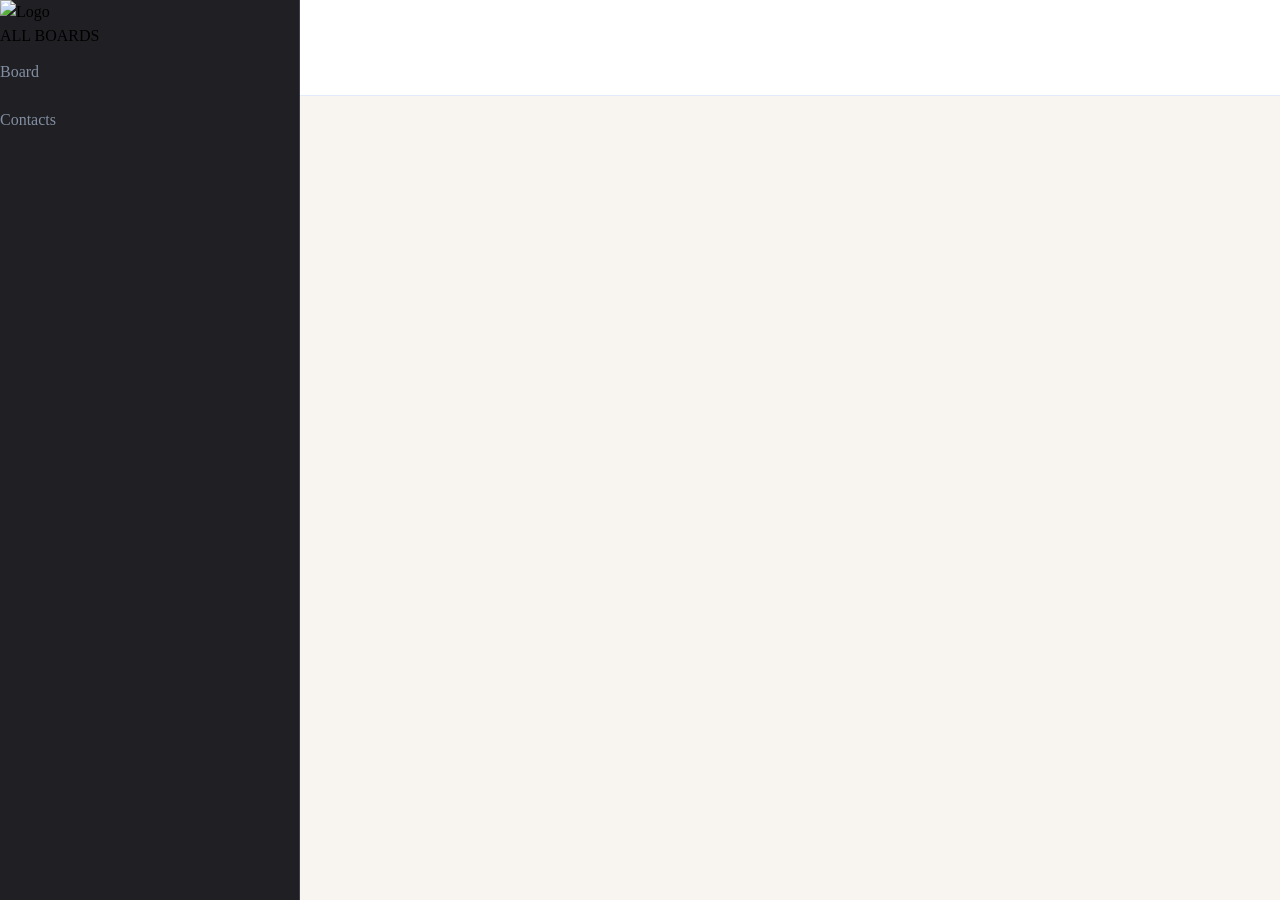
==== add-task.html @ f8953ad4 "feat: create initial HTML structure for Add Task page" ====
<!doctype html>
<html lang="en">
  <head>
    <meta charset="UTF-8" />
    <meta name="viewport" content="width=device-width, initial-scale=1.0" />
    <title>Add Task</title>

    <link rel="stylesheet" href="./styles/base/variables.css" />
    <link rel="stylesheet" href="./styles/base/typography.css" />
    <link rel="stylesheet" href="./styles/base/reset.css" />
    <link rel="stylesheet" href="./styles/base/layout.css" />
    <link rel="stylesheet" href="./styles/components/sidebar.css" />
    <link rel="stylesheet" href="https://cdnjs.cloudflare.com/ajax/libs/font-awesome/6.5.1/css/all.min.css" />
  </head>
  <body class="l-app">
    <aside class="l-sidebar" id="js-sidebar-anchor"></aside>

    <div class="l-main-view">
      <header class="l-header" id="js-header-anchor"></header>
      <main class="l-content" id="js-content-anchor"></main>
    </div>

    <script type="module" src="./src/main.js"></script>
  </body>
</html>
---- styles/base/variables.css ----
/**
 * CSS Variables
 * Global color, spacing and typography definitions
 */
:root {
  --color-main: #635fc7;
  --color-main-hover: #a9a3ff;

  /* ----------- Functional Colors ----------- */
  --color-danger: #ea5555;
  --color-danger-hover: #ff9898;

  /* ----------- Surface & Backgrounds ----------- */
  --bg-page: #f8f5f0;
  --bg-sidebar: #201f23;
  --bg-app-bar: #ffffff;
  --bg-card: #ffffff;
  --bg-very-dark-grey: #20212c;
  --bg-dark-grey: #2b2c37;

  /* ----------- Neutrals & Lines ----------- */
  --color-black: #000112;
  --color-white: #ffffff;
  --color-medium-grey: #828fa3;
  --color-lines-light: #e4ebfa;
  --color-lines-dark: #3d3f4e;
  --color-light-grey-bg: #f4f7fd;

  /* ----------- Status Colors  ----------- */
  --status-todo: #49c4e5;
  --status-doing: #8471f2;
  --status-await-feedback: #cda561;
  --status-done: #67e2ae;

  /* ----------- Typography ----------- */
  --font-primary: "Outfit", sans-serif;

  /* Heading XL: 24px/30px */
  --font-size-xl: 1.5rem;
  --line-height-xl: 1.875rem;
  --font-weight-bold: 700;

  /* Heading L: 18px/23px */
  --font-size-l: 1.125rem;
  --line-height-l: 1.4375rem;

  /* Heading M: 15px/19px */
  --font-size-m: 0.9375rem;
  --line-height-m: 1.1875rem;

  /* Heading S: 12px / 2.4px Kerning */
  --font-size-s: 0.75rem;
  --letter-spacing-s: 0.15rem; /* 2.4px */

  /* Body L: 13px / 23px  */
  --font-size-body-l: 0.8125rem;
  --line-height-body-l: 1.4375rem;
  --font-weight-medium: 500;

  /* Font weight */
  --font-weight-regular: 400;
  --font-weight-medium: 500;
  --font-weight-bold: 700;

  /* ----------- Layout & Spacing ----------- */
  --sidebar-width: 18.75rem; /* 300px */
  --header-height: 6rem; /* 96px */

  /* ----------- Interactive & Accents ----------- */
  --radius-pill: 6.25rem; /* 100px für Buttons */
  --radius-card: 0.5rem; /* 8px */
  --radius-modal: 0.375rem; /* 6px */

  --transition: 200ms ease-in-out;
  --shadow-card: 0px 4px 6px rgba(54, 78, 126, 0.1);
  --shadow-modal: 0px 10px 20px rgba(0, 0, 0, 0.25);
}
---- styles/base/typography.css ----
@font-face {
  font-display: swap;
  font-family: "Outfit";
  font-style: normal;
  font-weight: 100;
  src: url("../../assets/fonts/outfit-v15-latin-100.woff2") format("woff2");
}

@font-face {
  font-display: swap;
  font-family: "Outfit";
  font-style: normal;
  font-weight: 200;
  src: url("/assets/fonts/outfit-v15-latin-200.woff2") format("woff2");
}

@font-face {
  font-display: swap;
  font-family: "Outfit";
  font-style: normal;
  font-weight: 300;
  src: url("/assets/fonts/outfit-v15-latin-300.woff2") format("woff2");
}

@font-face {
  font-display: swap;
  font-family: "Outfit";
  font-style: normal;
  font-weight: 400;
  src: url("/assets/fonts/outfit-v15-latin-regular.woff2") format("woff2");
}

@font-face {
  font-display: swap;
  font-family: "Outfit";
  font-style: normal;
  font-weight: 500;
  src: url("/assets/fonts/outfit-v15-latin-500.woff2") format("woff2");
}

@font-face {
  font-display: swap;
  font-family: "Outfit";
  font-style: normal;
  font-weight: 600;
  src: url("/assets/fonts/outfit-v15-latin-600.woff2") format("woff2");
}

@font-face {
  font-display: swap;
  font-family: "Outfit";
  font-style: normal;
  font-weight: 700;
  src: url("/assets/fonts/outfit-v15-latin-700.woff2") format("woff2");
}

@font-face {
  font-display: swap;
  font-family: "Outfit";
  font-style: normal;
  font-weight: 800;
  src: url("/assets/fonts/outfit-v15-latin-800.woff2") format("woff2");
}

@font-face {
  font-display: swap;
  font-family: "Outfit";
  font-style: normal;
  font-weight: 900;
  src: url("/assets/fonts/outfit-v15-latin-900.woff2") format("woff2");
}
---- styles/base/layout.css ----
/* styles/base/layout.css */

.l-app {
  display: flex; /* Flexbox für das Haupt-Split-Layout (Sidebar | Main) */
  height: 100vh;
  width: 100vw;
  overflow: hidden;
  background-color: var(--bg-page);
}

.l-sidebar {
  width: var(--sidebar-width);
  height: 100%;
  background-color: var(--bg-sidebar);
  border-right: 1px solid var(--color-lines-dark);
  flex-shrink: 0; /* Verhindert, dass die Sidebar schrumpft */
  transition: width var(--transition);
}

.l-main-view {
  display: flex;
  flex-direction: column;
  flex-grow: 1; /* Nimmt den restlichen Platz ein */
  overflow: hidden;
}

.l-header {
  height: var(--header-height);
  background-color: var(--bg-app-bar);
  border-bottom: 1px solid var(--color-lines-light);
  display: flex;
  align-items: center;
  padding: 0 var(--spacing-lg);
  z-index: var(--z-dropdown);
}

.l-content {
  flex-grow: 1;
  overflow-x: auto; /* Erlaubt horizontales Scrollen der Kanban-Spalten */
  overflow-y: auto; /* Erlaubt vertikales Scrollen innerhalb der Spalten */
  padding: var(--spacing-lg);
}
---- styles/components/sidebar.css ----
/* styles/components/sidebar.css */

.nav-item {
  display: flex;
  align-items: center;
  height: 3rem;
  margin-right: 1.5rem; /* Abstand zum rechten Rand für den Pillen-Look */
  padding-left: var(--spacing-lg);
  border-radius: var(--radius-pill);
  color: var(--color-medium-grey);
  text-decoration: none;
  font-size: var(--fs-m);
  font-weight: var(--fw-bold);
  transition:
    background-color var(--transition),
    color var(--transition);
}

.nav-item:hover {
  background-color: var(--color-main-hover);
  color: var(--color-main);
}

.nav-item--active {
  background-color: var(--color-main);
  color: var(--color-white);
}

.nav-item__icon {
  margin-right: var(--spacing-md);
}
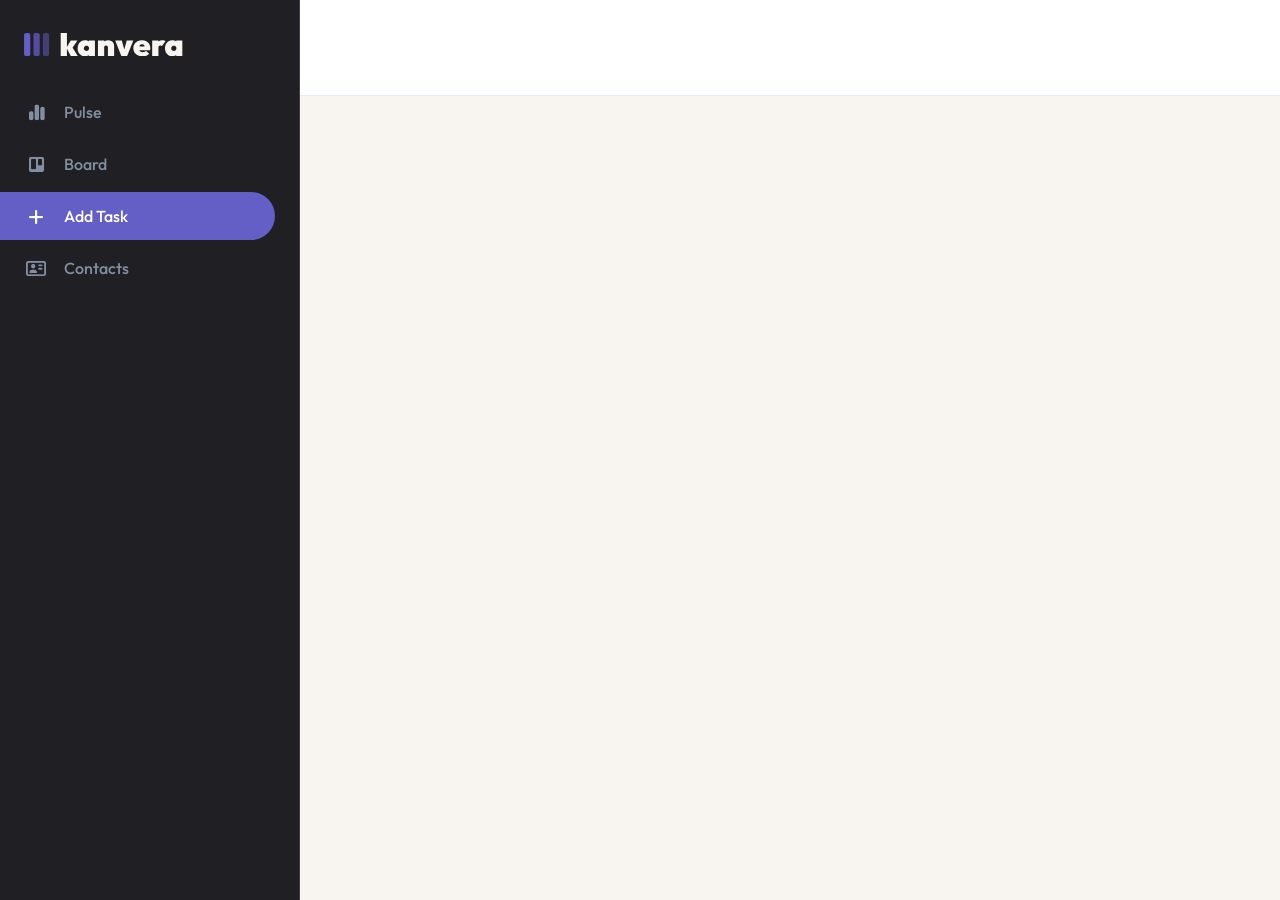
==== commit 3a6f86a8: "feat: add header stylesheet to multiple HTML files and create team page" ====
--- a/add-task.html
+++ b/add-task.html
@@ -10,6 +10,7 @@
     <link rel="stylesheet" href="./styles/base/reset.css" />
     <link rel="stylesheet" href="./styles/base/layout.css" />
     <link rel="stylesheet" href="./styles/components/sidebar.css" />
+    <link rel="stylesheet" href="./styles/components/header.css" />
     <link rel="stylesheet" href="https://cdnjs.cloudflare.com/ajax/libs/font-awesome/6.5.1/css/all.min.css" />
   </head>
   <body class="l-app">
--- a/styles/base/variables.css
+++ b/styles/base/variables.css
@@ -1,7 +1,3 @@
-/**
- * CSS Variables
- * Global color, spacing and typography definitions
- */
 :root {
   --color-main: #635fc7;
   --color-main-hover: #a9a3ff;
@@ -35,24 +31,24 @@
   /* ----------- Typography ----------- */
   --font-primary: "Outfit", sans-serif;
 
-  /* Heading XL: 24px/30px */
+  /* Heading XL */
   --font-size-xl: 1.5rem;
   --line-height-xl: 1.875rem;
   --font-weight-bold: 700;
 
-  /* Heading L: 18px/23px */
+  /* Heading L */
   --font-size-l: 1.125rem;
   --line-height-l: 1.4375rem;
 
-  /* Heading M: 15px/19px */
-  --font-size-m: 0.9375rem;
+  /* Heading M */
+  --font-size-m: 1rem;
   --line-height-m: 1.1875rem;
 
-  /* Heading S: 12px / 2.4px Kerning */
+  /* Heading S 12px */
   --font-size-s: 0.75rem;
-  --letter-spacing-s: 0.15rem; /* 2.4px */
+  --letter-spacing-s: 0.15rem;
 
-  /* Body L: 13px / 23px  */
+  /* Body L  */
   --font-size-body-l: 0.8125rem;
   --line-height-body-l: 1.4375rem;
   --font-weight-medium: 500;
@@ -63,13 +59,22 @@
   --font-weight-bold: 700;
 
   /* ----------- Layout & Spacing ----------- */
-  --sidebar-width: 18.75rem; /* 300px */
-  --header-height: 6rem; /* 96px */
+  --sidebar-width: 18.75rem;
+  --header-height: 6rem;
+
+  --space-2xs: 0.25rem; /* 4px */
+  --space-xs: 0.5rem; /* 8px */
+  --space-sm: 0.75rem; /* 12px */
+  --space-md: 1rem; /* 16px */
+  --space-lg: 1.5rem; /* 24px */
+  --space-xl: 2rem; /* 32px */
+  --space-2xl: 3rem; /* 48px */
+  --space-3xl: 4rem; /* 64px */
 
   /* ----------- Interactive & Accents ----------- */
-  --radius-pill: 6.25rem; /* 100px für Buttons */
-  --radius-card: 0.5rem; /* 8px */
-  --radius-modal: 0.375rem; /* 6px */
+  --radius-pill: 6.25rem;
+  --radius-card: 0.5rem;
+  --radius-modal: 0.375rem;
 
   --transition: 200ms ease-in-out;
   --shadow-card: 0px 4px 6px rgba(54, 78, 126, 0.1);
--- a/styles/base/layout.css
+++ b/styles/base/layout.css
@@ -1,26 +1,25 @@
-/* styles/base/layout.css */
-
 .l-app {
-  display: flex; /* Flexbox für das Haupt-Split-Layout (Sidebar | Main) */
+  display: flex;
   height: 100vh;
-  width: 100vw;
-  overflow: hidden;
+  width: 100%;
   background-color: var(--bg-page);
 }
 
 .l-sidebar {
+  display: flex;
+  flex-direction: column;
   width: var(--sidebar-width);
   height: 100%;
   background-color: var(--bg-sidebar);
   border-right: 1px solid var(--color-lines-dark);
-  flex-shrink: 0; /* Verhindert, dass die Sidebar schrumpft */
-  transition: width var(--transition);
+  flex-shrink: 0;
 }
 
 .l-main-view {
   display: flex;
   flex-direction: column;
-  flex-grow: 1; /* Nimmt den restlichen Platz ein */
+  flex-grow: 1;
+  min-width: 0;
   overflow: hidden;
 }
 
@@ -30,13 +29,12 @@
   border-bottom: 1px solid var(--color-lines-light);
   display: flex;
   align-items: center;
-  padding: 0 var(--spacing-lg);
-  z-index: var(--z-dropdown);
+  padding: 0 var(--space-lg);
+  flex-shrink: 0;
 }
 
 .l-content {
   flex-grow: 1;
-  overflow-x: auto; /* Erlaubt horizontales Scrollen der Kanban-Spalten */
-  overflow-y: auto; /* Erlaubt vertikales Scrollen innerhalb der Spalten */
-  padding: var(--spacing-lg);
+  overflow: auto;
+  padding: var(--space-lg);
 }
--- a/styles/components/sidebar.css
+++ b/styles/components/sidebar.css
@@ -1,16 +1,33 @@
-/* styles/components/sidebar.css */
+.sidebar__logo-ctn {
+  padding: var(--space-xl) var(--space-lg);
+}
+
+.sidebar__logo {
+  width: 10rem;
+  height: auto;
+}
+
+.sidebar__nav {
+  flex-grow: 1;
+}
+
+.sidebar__list {
+  display: flex;
+  flex-direction: column;
+  gap: var(--space-2xs); /* Nutzt dein 4px Spacing */
+}
 
 .nav-item {
   display: flex;
   align-items: center;
   height: 3rem;
-  margin-right: 1.5rem; /* Abstand zum rechten Rand für den Pillen-Look */
-  padding-left: var(--spacing-lg);
-  border-radius: var(--radius-pill);
+  margin-right: 1.5rem;
+  padding-left: var(--space-lg);
+  border-radius: 0 var(--radius-pill) var(--radius-pill) 0;
   color: var(--color-medium-grey);
   text-decoration: none;
-  font-size: var(--fs-m);
-  font-weight: var(--fw-bold);
+  font-size: var(--font-size-m);
+  font-weight: var(--font-weight-medium);
   transition:
     background-color var(--transition),
     color var(--transition);
@@ -27,5 +44,15 @@
 }
 
 .nav-item__icon {
-  margin-right: var(--spacing-md);
+  width: 1.5rem;
+  display: flex;
+  justify-content: center;
+  align-items: center;
+  margin-right: var(--space-md);
+  font-size: 1.1rem;
+  flex-shrink: 0;
 }
+
+.nav-item--active .nav-item__icon {
+  color: var(--color-white);
+}
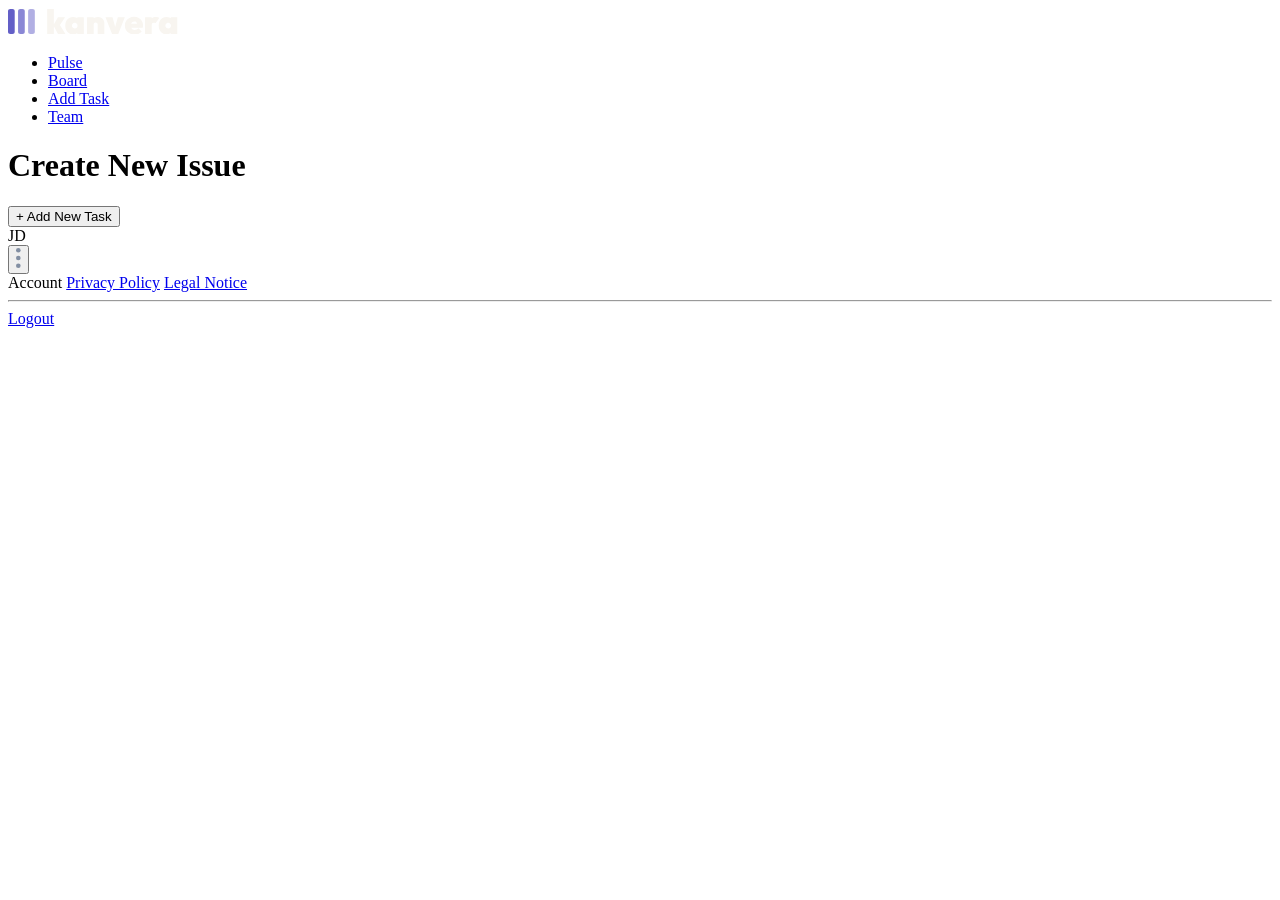
==== commit 0b400b82: "refactor: consolidate CSS imports into a single main stylesheet for improved maintainability" ====
--- a/add-task.html
+++ b/add-task.html
@@ -5,13 +5,7 @@
     <meta name="viewport" content="width=device-width, initial-scale=1.0" />
     <title>Add Task</title>
 
-    <link rel="stylesheet" href="./styles/base/variables.css" />
-    <link rel="stylesheet" href="./styles/base/typography.css" />
-    <link rel="stylesheet" href="./styles/base/reset.css" />
-    <link rel="stylesheet" href="./styles/base/layout.css" />
-    <link rel="stylesheet" href="./styles/components/sidebar.css" />
-    <link rel="stylesheet" href="./styles/components/header.css" />
-    <link rel="stylesheet" href="https://cdnjs.cloudflare.com/ajax/libs/font-awesome/6.5.1/css/all.min.css" />
+    <link rel="stylesheet" href="./styles/main.css" />
   </head>
   <body class="l-app">
     <aside class="l-sidebar" id="js-sidebar-anchor"></aside>
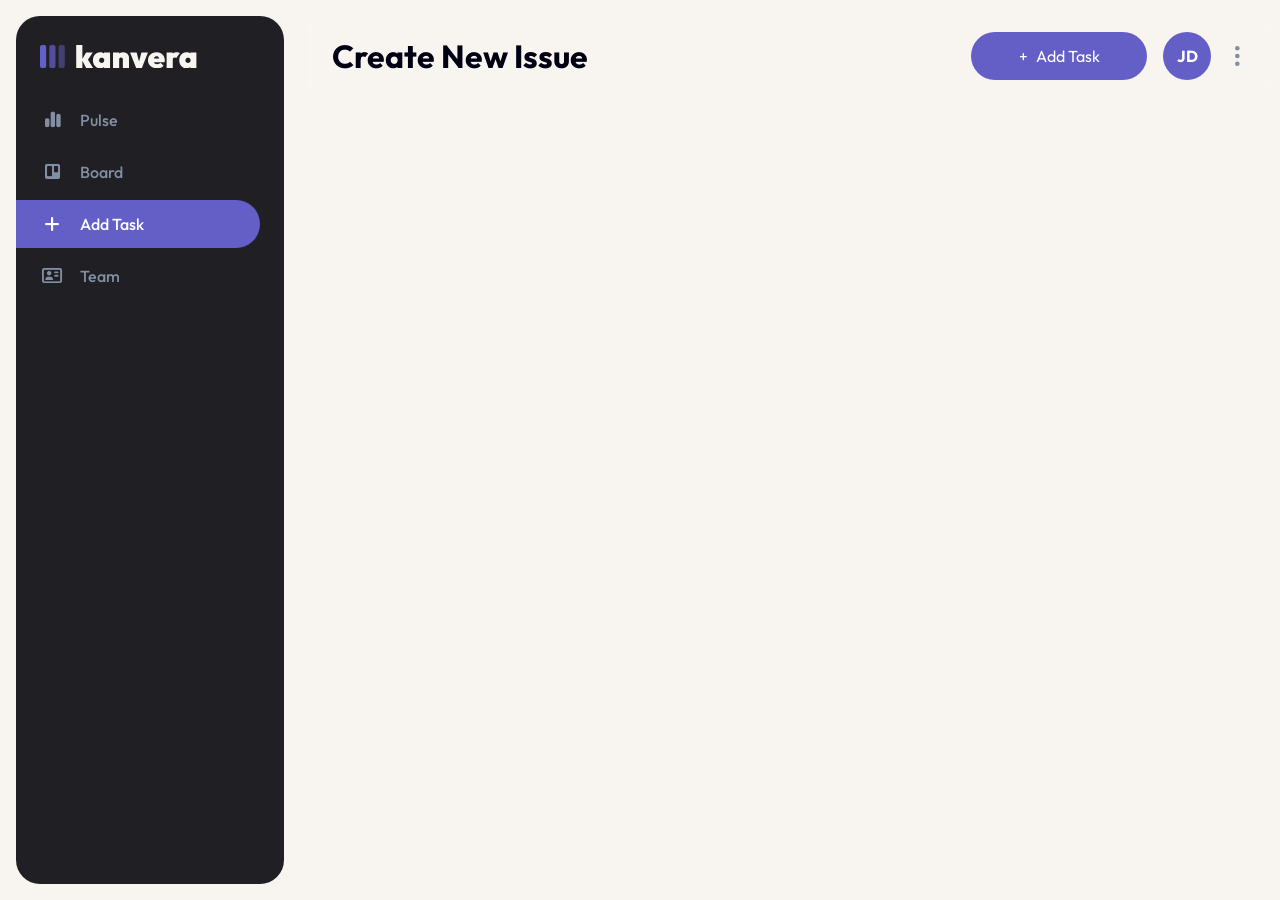
==== commit 557a1f08: "fix: update viewport meta tag for improved responsive design" ====
--- a/add-task.html
+++ b/add-task.html
@@ -2,7 +2,7 @@
 <html lang="en">
   <head>
     <meta charset="UTF-8" />
-    <meta name="viewport" content="width=device-width, initial-scale=1.0" />
+    <meta name="viewport" content="width=device-width, initial-scale=1.0, viewport-fit=cover" />
     <title>Add Task</title>
 
     <link rel="stylesheet" href="./styles/main.css" />
--- a/styles/main.css
+++ b/styles/main.css
@@ -0,0 +1,12 @@
+@import url("https://cdnjs.cloudflare.com/ajax/libs/font-awesome/6.5.1/css/all.min.css");
+
+@import url("./base/variables.css");
+@import url("./base/typography.css");
+@import url("./base/base.css");
+@import url("./base/layout.css");
+
+@import url("./components/sidebar.css");
+@import url("./components/header.css");
+@import url("./components/buttons.css");
+
+@import url("./pages/board.css");
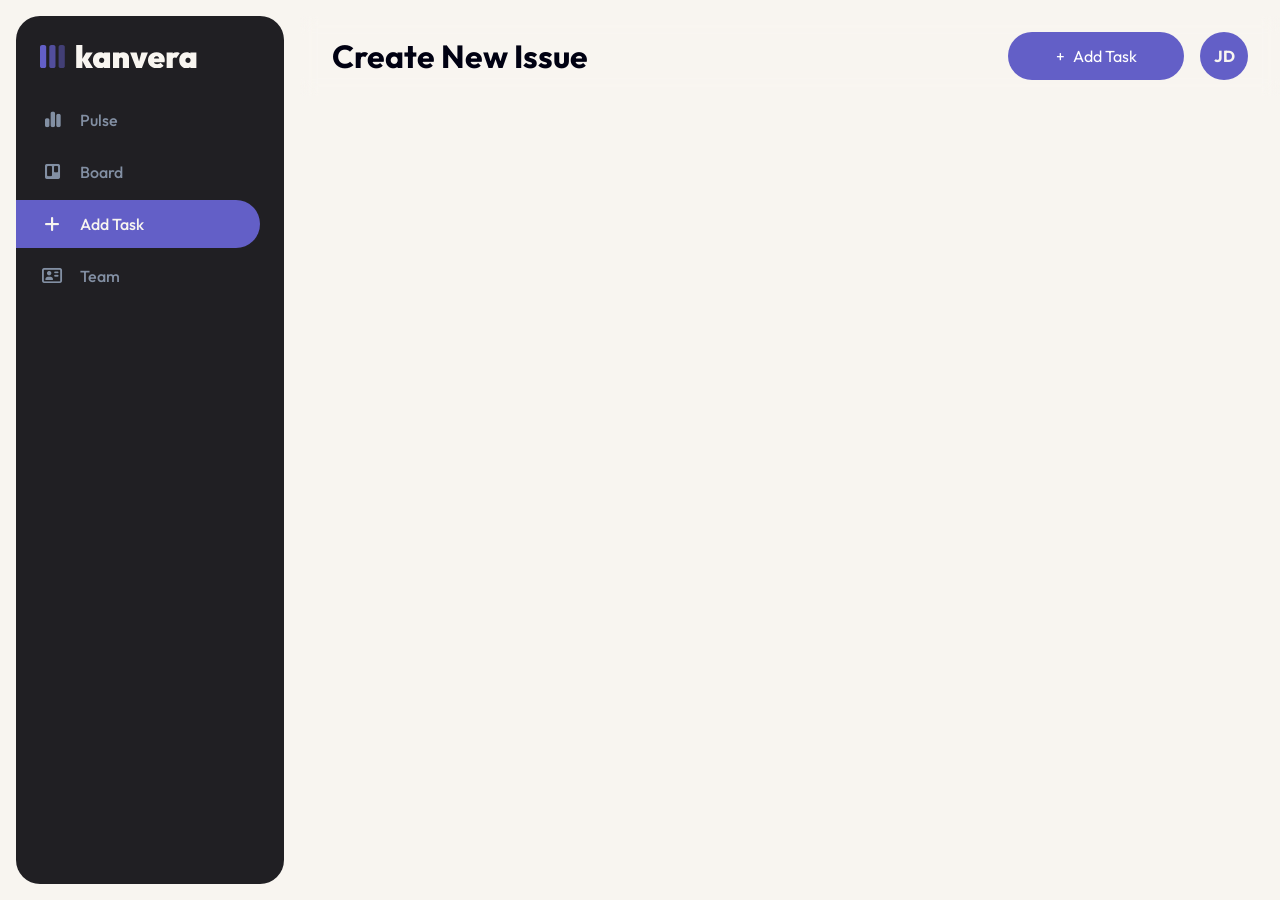
==== commit 8eb41f40: "fix: streamline HTML structure and add main.js script to multiple pages for improved functionality" ====
--- a/add-task.html
+++ b/add-task.html
@@ -6,15 +6,12 @@
     <title>Add Task</title>
 
     <link rel="stylesheet" href="./styles/main.css" />
+
+    <script type="module" src="./src/main.js"></script>
   </head>
   <body class="l-app">
     <aside class="l-sidebar" id="js-sidebar-anchor"></aside>
-
-    <div class="l-main-view">
-      <header class="l-header" id="js-header-anchor"></header>
-      <main class="l-content" id="js-content-anchor"></main>
-    </div>
-
-    <script type="module" src="./src/main.js"></script>
+    <header class="l-header" id="js-header-anchor"></header>
+    <main class="l-content" id="js-content-anchor"></main>
   </body>
 </html>
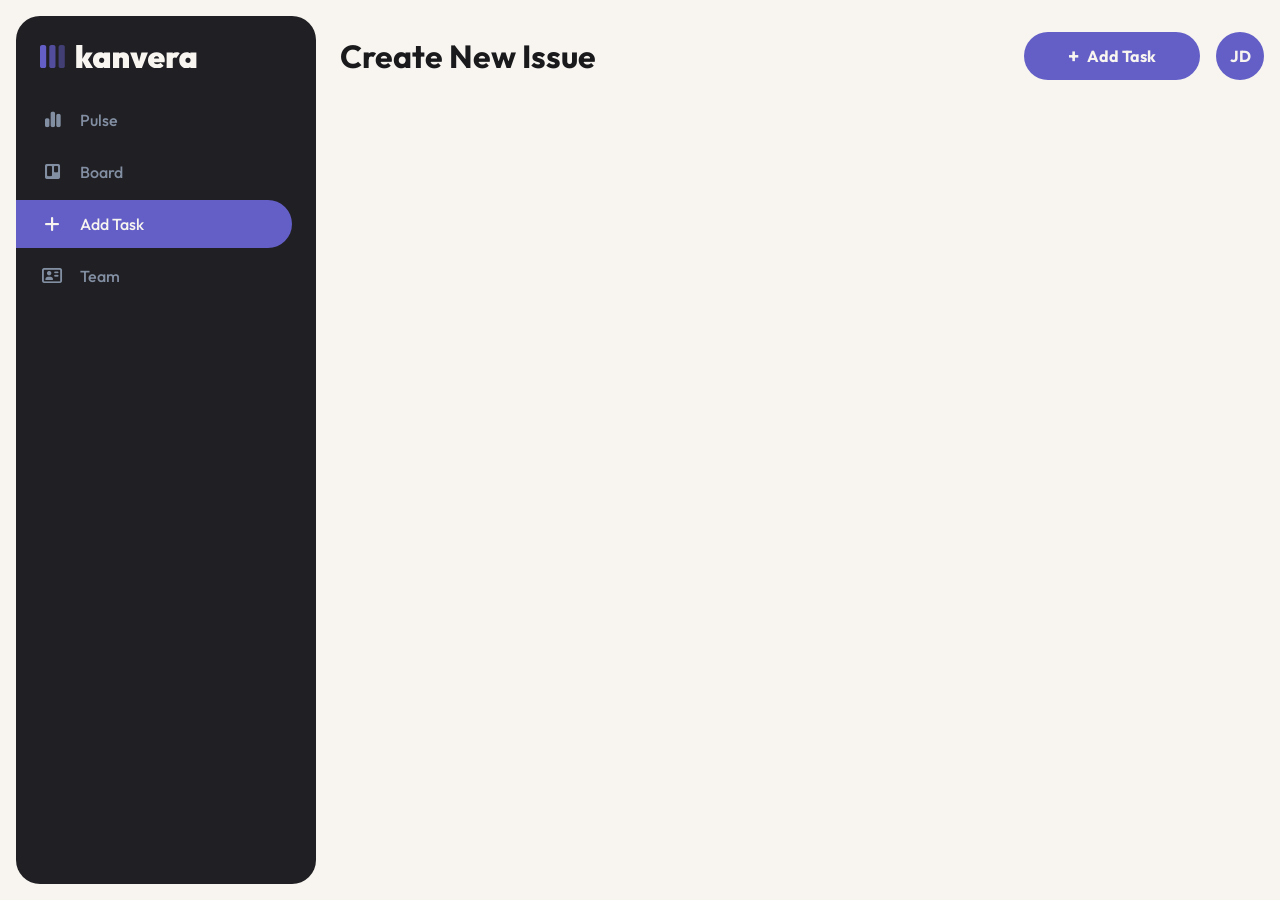
==== commit dfcdf481: "fix: add theme persistence script to multiple HTML files" ====
--- a/add-task.html
+++ b/add-task.html
@@ -7,6 +7,12 @@
 
     <link rel="stylesheet" href="./styles/main.css" />
 
+    <script>
+      (function () {
+        const savedTheme = localStorage.getItem("theme") || "light";
+        document.documentElement.setAttribute("data-theme", savedTheme);
+      })();
+    </script>
     <script type="module" src="./src/main.js"></script>
   </head>
   <body class="l-app">
--- a/styles/main.css
+++ b/styles/main.css
@@ -1,3 +1,4 @@
+/* -------------- Main Styles -------------- */
 @import url("https://cdnjs.cloudflare.com/ajax/libs/font-awesome/6.5.1/css/all.min.css");
 
 @import url("./base/variables.css");
@@ -10,3 +11,4 @@
 @import url("./components/buttons.css");
 
 @import url("./pages/board.css");
+@import url("./pages/legal.css");
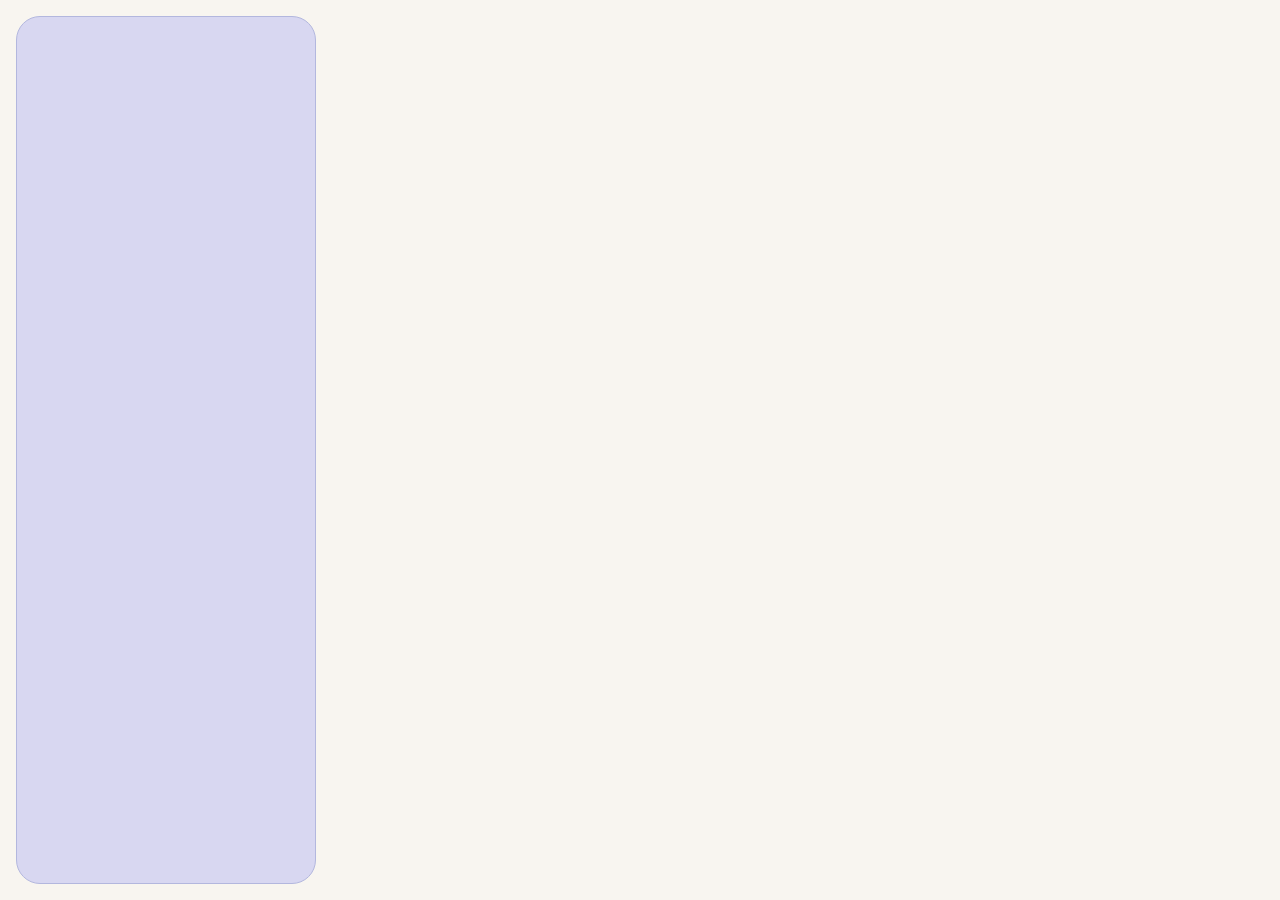
==== commit 69b9806d: "feat: add favicon links and viewport meta tag to multiple HTML files for improved branding and respo" ====
--- a/add-task.html
+++ b/add-task.html
@@ -1,8 +1,12 @@
 <!doctype html>
-<html lang="en">
+<html lang="en" translate="no">
   <head>
     <meta charset="UTF-8" />
     <meta name="viewport" content="width=device-width, initial-scale=1.0, viewport-fit=cover" />
+    <link rel="icon" type="image/svg+xml" href="assets/favicon/favicon.svg" />
+    <link rel="shortcut icon" href="assets/favicon/favicon.ico" />
+    <link rel="apple-touch-icon" sizes="180x180" href="assets/favicon/apple-touch-icon.png" />
+
     <title>Add Task</title>
 
     <link rel="stylesheet" href="./styles/main.css" />
--- a/styles/main.css
+++ b/styles/main.css
@@ -1,14 +1,26 @@
 /* -------------- Main Styles -------------- */
 @import url("https://cdnjs.cloudflare.com/ajax/libs/font-awesome/6.5.1/css/all.min.css");
 
+/* Base & Variables */
 @import url("./base/variables.css");
 @import url("./base/typography.css");
 @import url("./base/base.css");
 @import url("./base/layout.css");
 
-@import url("./components/sidebar.css");
-@import url("./components/header.css");
-@import url("./components/buttons.css");
+/* UI */
+@import url("./ui/buttons.css");
+@import url("./ui/inputs.css");
+@import url("./ui/theme-switch.css");
+@import url("./ui/form-feedback.css");
+@import url("./ui/scrollbar.css");
 
-@import url("./pages/board.css");
-@import url("./pages/legal.css");
+/* Layout */
+@import url("./layout/header.css");
+@import url("./layout/sidebar.css");
+
+/* Pages */
+@import url("./pages/access/access-layout.css");
+@import url("./pages/access/access-gateway.css");
+@import url("./pages/access/access-control.css");
+@import url("./pages/access/access-utility.css");
+@import url("./pages/legal/legal.css");
